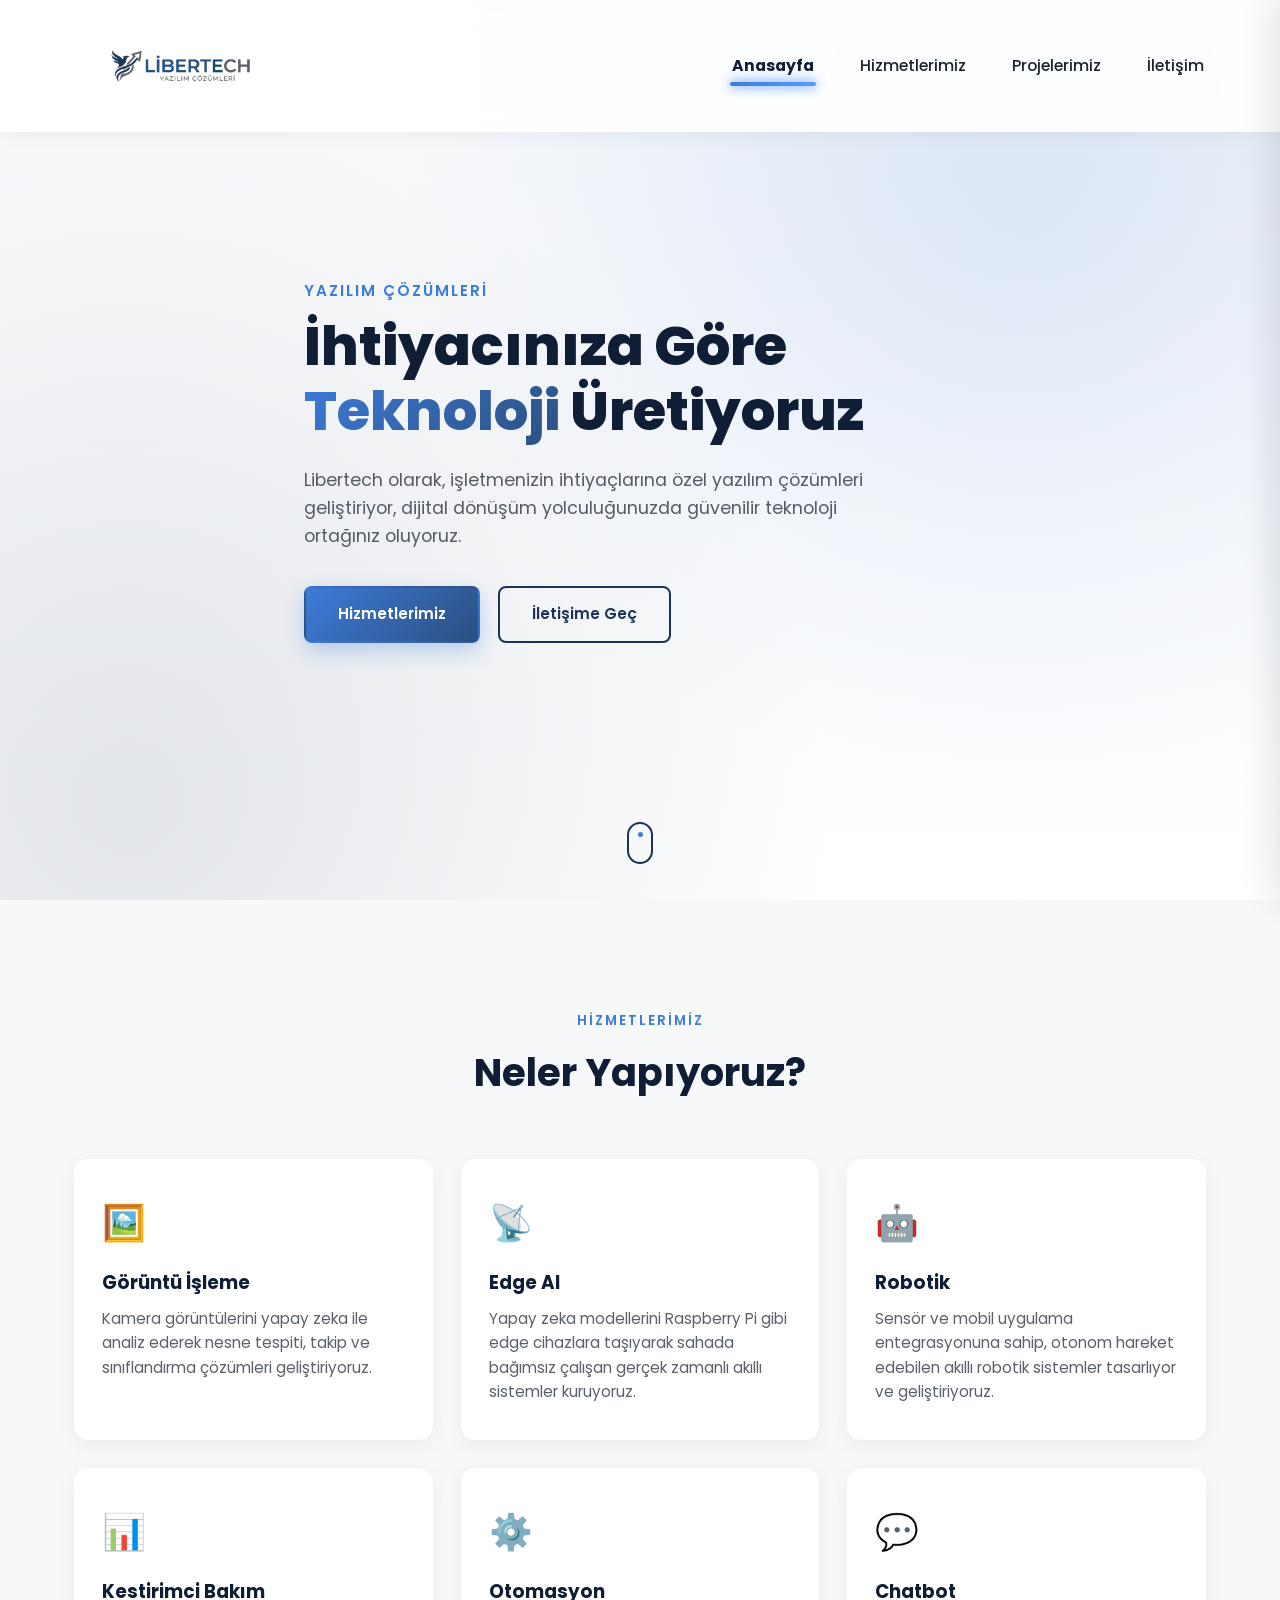
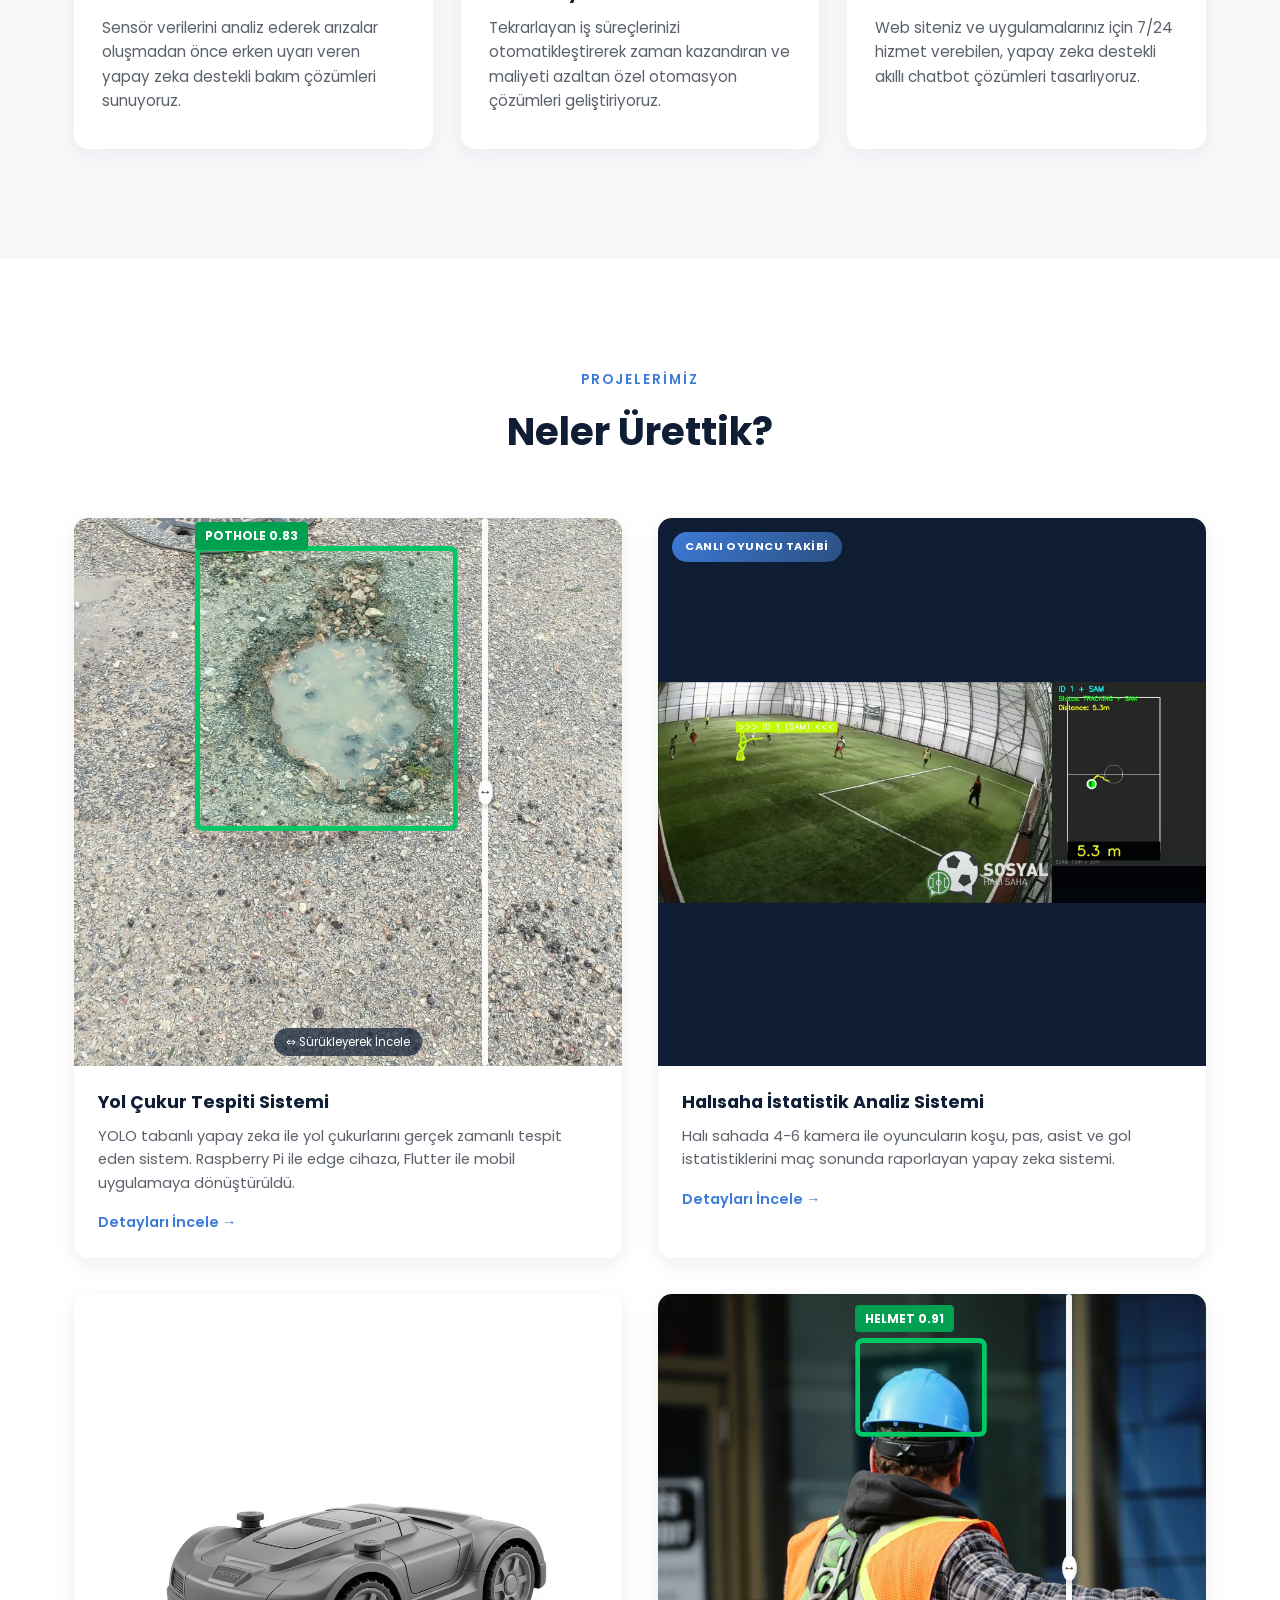
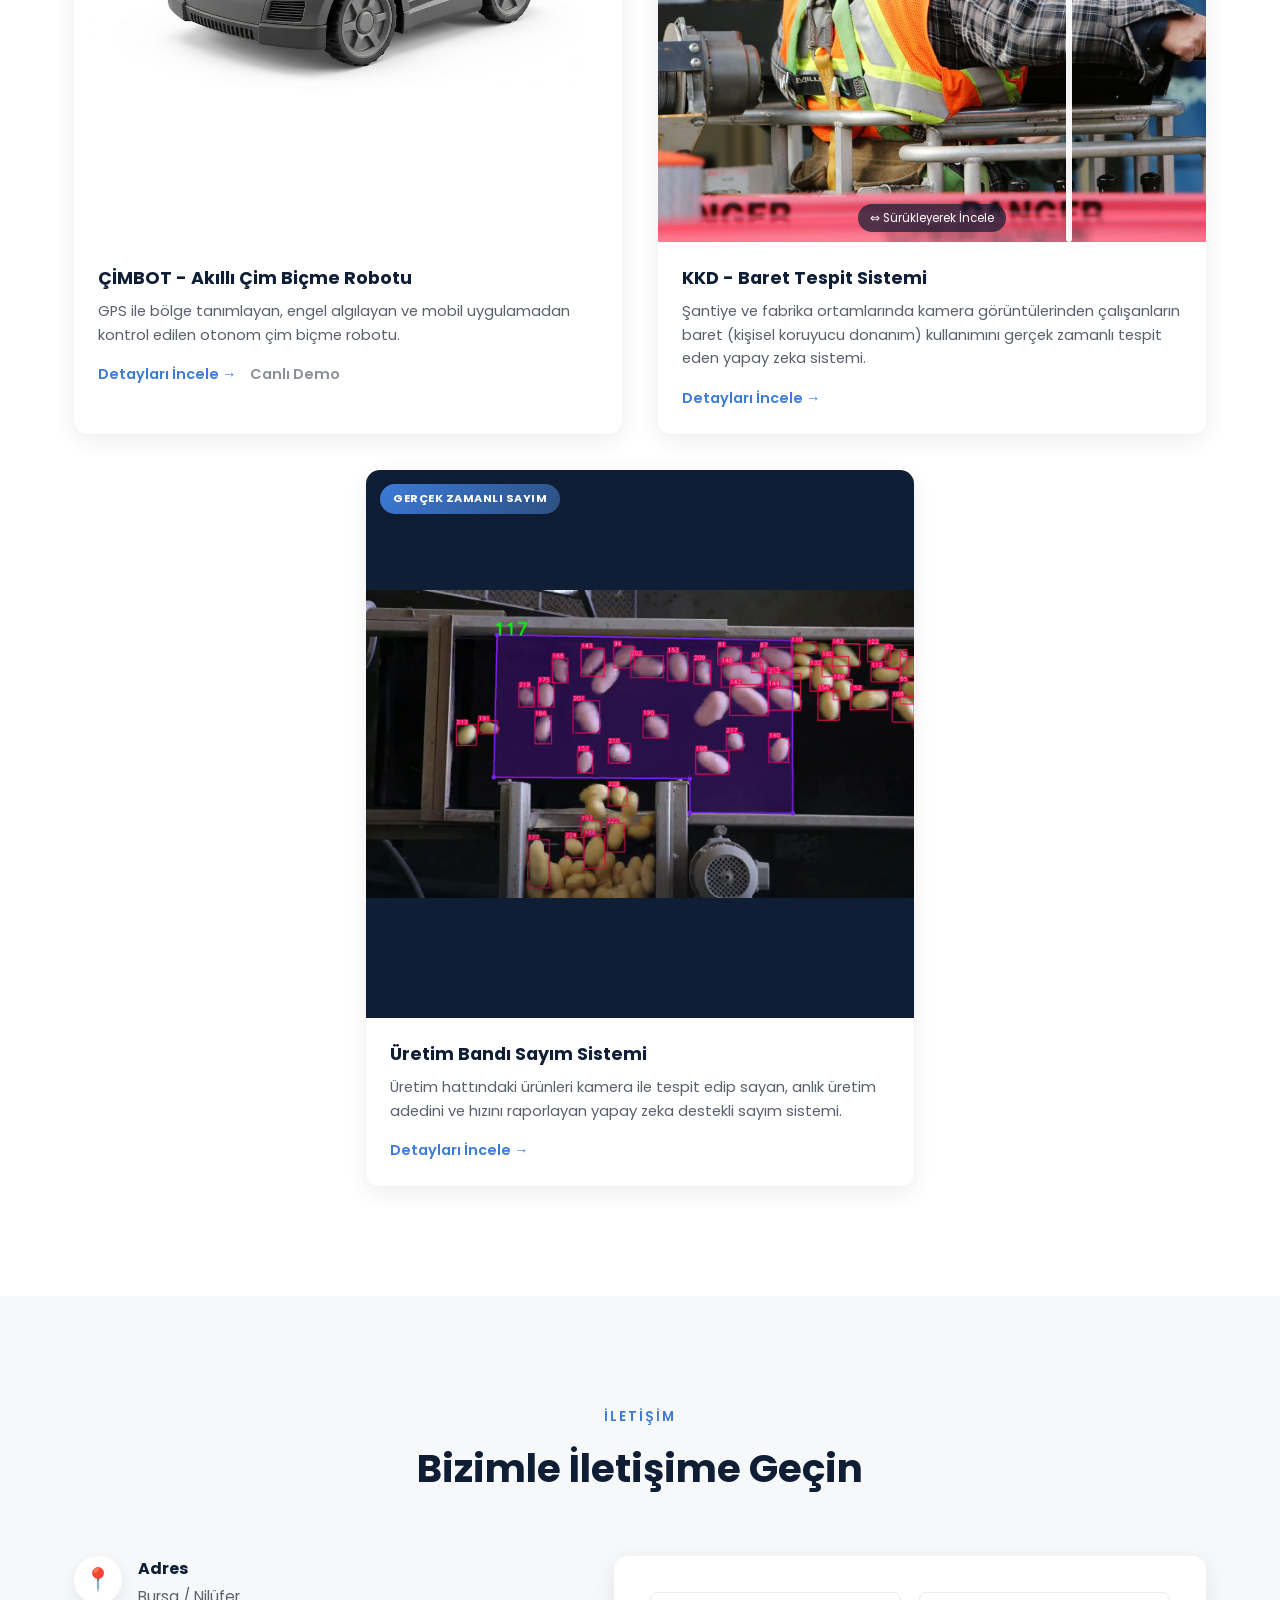
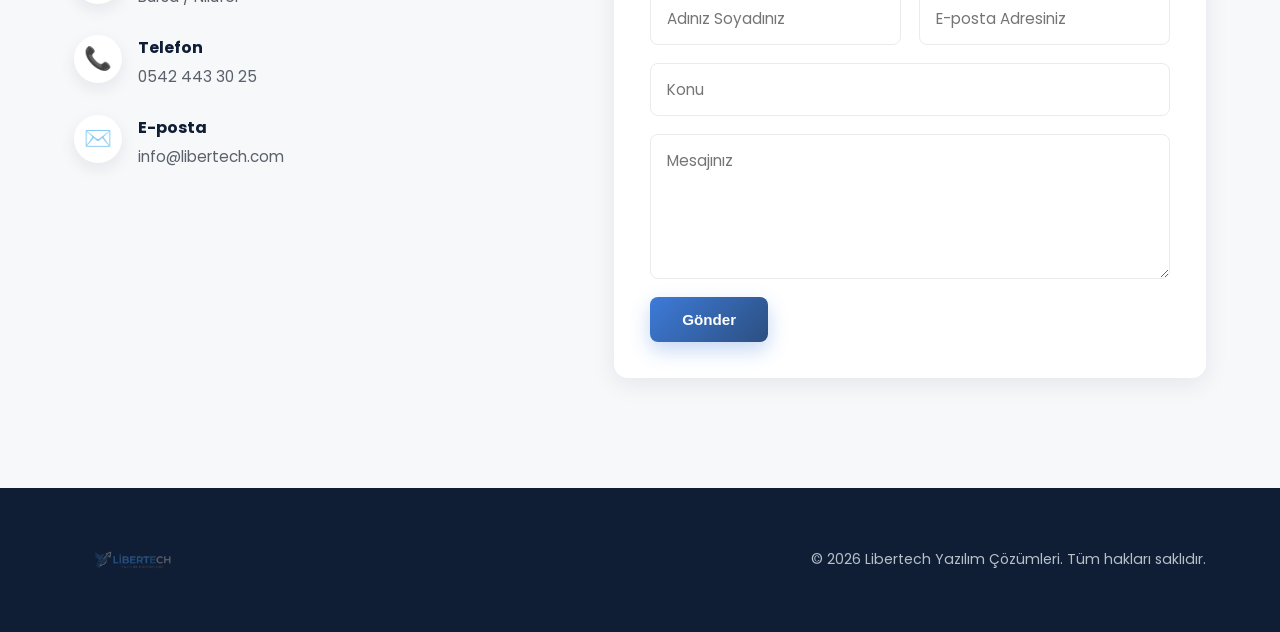
==== index.html @ 67abab9d "Libertech kurumsal web sitesi ilk sürüm Anasayfa, hizmetler, projeler (interaktif tespit demoları, v" ====
<!DOCTYPE html>
<html lang="tr">
<head>
<meta charset="UTF-8">
<meta name="viewport" content="width=device-width, initial-scale=1.0">
<title>Libertech | Yazılım Çözümleri</title>
<meta name="description" content="Libertech - Yenilikçi yazılım çözümleri ile işinizi geleceğe taşıyoruz.">
<link rel="icon" href="assets/logo.png" type="image/png">
<link rel="preconnect" href="https://fonts.googleapis.com">
<link rel="preconnect" href="https://fonts.gstatic.com" crossorigin>
<link href="https://fonts.googleapis.com/css2?family=Poppins:wght@400;500;600;700;800&display=swap" rel="stylesheet">
<link rel="stylesheet" href="css/style.css">
</head>
<body>

<!-- HEADER -->
<header class="site-header" id="site-header">
  <div class="header-inner">
    <a href="#anasayfa" class="logo-link">
      <img src="assets/logo.png" alt="Libertech Logo" class="logo-img">
    </a>

    <nav class="nav-desktop">
      <ul class="nav-list">
        <li><a href="#anasayfa" class="nav-link active" data-section="anasayfa">Anasayfa</a></li>
        <li><a href="#hizmetlerimiz" class="nav-link" data-section="hizmetlerimiz">Hizmetlerimiz</a></li>
        <li><a href="#projelerimiz" class="nav-link" data-section="projelerimiz">Projelerimiz</a></li>
        <li><a href="#iletisim" class="nav-link" data-section="iletisim">İletişim</a></li>
      </ul>
    </nav>

    <button class="menu-toggle" id="menu-toggle" aria-label="Menüyü Aç/Kapat">
      <span></span>
      <span></span>
      <span></span>
    </button>
  </div>

  <nav class="nav-mobile" id="nav-mobile">
    <ul class="nav-list-mobile">
      <li><a href="#anasayfa" class="nav-link-mobile" data-section="anasayfa">Anasayfa</a></li>
      <li><a href="#hizmetlerimiz" class="nav-link-mobile" data-section="hizmetlerimiz">Hizmetlerimiz</a></li>
      <li><a href="#projelerimiz" class="nav-link-mobile" data-section="projelerimiz">Projelerimiz</a></li>
      <li><a href="#iletisim" class="nav-link-mobile" data-section="iletisim">İletişim</a></li>
    </ul>
  </nav>
</header>

<main>

  <!-- ANASAYFA / HERO -->
  <section id="anasayfa" class="section hero">
    <div class="hero-bg"></div>
    <div class="container hero-content">
      <p class="eyebrow">Yazılım Çözümleri</p>
      <h1>İhtiyacınıza Göre <span class="text-accent">Teknoloji</span> Üretiyoruz</h1>
      <p class="hero-desc">
        Libertech olarak, işletmenizin ihtiyaçlarına özel yazılım çözümleri geliştiriyor,
        dijital dönüşüm yolculuğunuzda güvenilir teknoloji ortağınız oluyoruz.
      </p>
      <div class="hero-buttons">
        <a href="#hizmetlerimiz" class="btn btn-primary">Hizmetlerimiz</a>
        <a href="#iletisim" class="btn btn-outline">İletişime Geç</a>
      </div>
    </div>
    <a href="#hizmetlerimiz" class="scroll-down" aria-label="Aşağı kaydır">
      <span></span>
    </a>
  </section>

  <!-- HİZMETLERİMİZ -->
  <section id="hizmetlerimiz" class="section hizmetler">
    <div class="container">
      <div class="section-head">
        <p class="eyebrow">Hizmetlerimiz</p>
        <h2>Neler Yapıyoruz?</h2>
      </div>

      <div class="services-grid">
        <div class="service-card">
          <div class="service-icon">🖼️</div>
          <h3>Görüntü İşleme</h3>
          <p>Kamera görüntülerini yapay zeka ile analiz ederek nesne tespiti, takip ve sınıflandırma çözümleri geliştiriyoruz.</p>
        </div>
        <div class="service-card">
          <div class="service-icon">📡</div>
          <h3>Edge AI</h3>
          <p>Yapay zeka modellerini Raspberry Pi gibi edge cihazlara taşıyarak sahada bağımsız çalışan gerçek zamanlı akıllı sistemler kuruyoruz.</p>
        </div>
        <div class="service-card">
          <div class="service-icon">🤖</div>
          <h3>Robotik</h3>
          <p>Sensör ve mobil uygulama entegrasyonuna sahip, otonom hareket edebilen akıllı robotik sistemler tasarlıyor ve geliştiriyoruz.</p>
        </div>
        <div class="service-card">
          <div class="service-icon">📊</div>
          <h3>Kestirimci Bakım</h3>
          <p>Sensör verilerini analiz ederek arızalar oluşmadan önce erken uyarı veren yapay zeka destekli bakım çözümleri sunuyoruz.</p>
        </div>
        <div class="service-card">
          <div class="service-icon">⚙️</div>
          <h3>Otomasyon</h3>
          <p>Tekrarlayan iş süreçlerinizi otomatikleştirerek zaman kazandıran ve maliyeti azaltan özel otomasyon çözümleri geliştiriyoruz.</p>
        </div>
        <div class="service-card">
          <div class="service-icon">💬</div>
          <h3>Chatbot</h3>
          <p>Web siteniz ve uygulamalarınız için 7/24 hizmet verebilen, yapay zeka destekli akıllı chatbot çözümleri tasarlıyoruz.</p>
        </div>
      </div>
    </div>
  </section>

  <!-- PROJELERİMİZ -->
  <section id="projelerimiz" class="section projeler">
    <div class="container">
      <div class="section-head">
        <p class="eyebrow">Projelerimiz</p>
        <h2>Neler Ürettik?</h2>
      </div>

      <div class="projects-grid">

        <!-- PROJE 1: Yol Çukur Tespiti -->
        <div class="project-card">
          <div class="project-thumb compare-container">
            <img src="assets/projects/yol-cukur-demo.jpg" class="compare-image" alt="Yol Çukur Tespiti Demo">
            <div class="bbox"></div>
            <span class="bbox-label">POTHOLE 0.83</span>
            <div class="compare-slider" role="slider" aria-valuemin="0" aria-valuemax="100" aria-valuenow="75">
              <div class="compare-handle" aria-hidden="true"></div>
            </div>
            <span class="demo-hint">⇔ Sürükleyerek İncele</span>
          </div>
          <div class="project-info">
            <h3>Yol Çukur Tespiti Sistemi</h3>
            <p>YOLO tabanlı yapay zeka ile yol çukurlarını gerçek zamanlı tespit eden sistem. Raspberry Pi ile edge cihaza, Flutter ile mobil uygulamaya dönüştürüldü.</p>
            <div class="project-links">
              <a href="projeler/yol-cukur-tespiti.html" class="project-link">Detayları İncele →</a>
            </div>
          </div>
        </div>

        <!-- PROJE 2: Futbol Kuş Bakışı -->
        <div class="project-card">
          <a href="projeler/futbol-kus-bakisi.html" class="project-thumb-link">
            <div class="project-thumb video-thumb">
              <video class="video-thumb-video" autoplay muted loop playsinline preload="auto" poster="assets/projects/futbol-poster.jpg">
                <source src="assets/videos/futbol.mp4" type="video/mp4">
              </video>
              <div class="video-thumb-overlay"></div>
              <span class="video-badge">Canlı Oyuncu Takibi</span>
            </div>
          </a>
          <div class="project-info">
            <h3>Halısaha İstatistik Analiz Sistemi</h3>
            <p>Halı sahada 4-6 kamera ile oyuncuların koşu, pas, asist ve gol istatistiklerini maç sonunda raporlayan yapay zeka sistemi.</p>
            <div class="project-links">
              <a href="projeler/futbol-kus-bakisi.html" class="project-link">Detayları İncele →</a>
            </div>
          </div>
        </div>

        <!-- PROJE 3: ÇİMBOT -->
        <div class="project-card">
          <a href="projeler/cimbot.html" class="project-thumb-link">
            <div class="project-thumb product-thumb">
              <img src="assets/projects/cimbot-product.jpg" class="product-thumb-img" alt="ÇİMBOT Akıllı Çim Biçme Robotu">
            </div>
          </a>
          <div class="project-info">
            <h3>ÇİMBOT - Akıllı Çim Biçme Robotu</h3>
            <p>GPS ile bölge tanımlayan, engel algılayan ve mobil uygulamadan kontrol edilen otonom çim biçme robotu.</p>
            <div class="project-links">
              <a href="projeler/cimbot.html" class="project-link">Detayları İncele →</a>
              <a href="https://halilalpak.github.io/cimbot/" target="_blank" rel="noopener" class="project-link project-link-secondary">Canlı Demo</a>
            </div>
          </div>
        </div>

        <!-- PROJE 4: KKD / Baret Tespiti -->
        <div class="project-card">
          <div class="project-thumb compare-container">
            <img src="assets/projects/baret-tespit-demo.jpg" class="compare-image" style="object-position: 45% center;" alt="Baret Tespiti Demo">
            <div class="bbox bbox-helmet"></div>
            <span class="bbox-label">HELMET 0.91</span>
            <div class="compare-slider" role="slider" aria-valuemin="0" aria-valuemax="100" aria-valuenow="75">
              <div class="compare-handle" aria-hidden="true"></div>
            </div>
            <span class="demo-hint">⇔ Sürükleyerek İncele</span>
          </div>
          <div class="project-info">
            <h3>KKD - Baret Tespit Sistemi</h3>
            <p>Şantiye ve fabrika ortamlarında kamera görüntülerinden çalışanların baret (kişisel koruyucu donanım) kullanımını gerçek zamanlı tespit eden yapay zeka sistemi.</p>
            <div class="project-links">
              <a href="projeler/baret-tespiti.html" class="project-link">Detayları İncele →</a>
            </div>
          </div>
        </div>

        <!-- PROJE 5: Üretim Bandı Sayımı -->
        <div class="project-card">
          <a href="projeler/uretim-bandi-sayimi.html" class="project-thumb-link">
            <div class="project-thumb video-thumb">
              <video class="video-thumb-video" autoplay muted loop playsinline preload="auto" poster="assets/projects/uretim-bandi-poster.jpg">
                <source src="assets/videos/uretim-bandi-sayimi.mp4" type="video/mp4">
              </video>
              <div class="video-thumb-overlay"></div>
              <span class="video-badge">Gerçek Zamanlı Sayım</span>
            </div>
          </a>
          <div class="project-info">
            <h3>Üretim Bandı Sayım Sistemi</h3>
            <p>Üretim hattındaki ürünleri kamera ile tespit edip sayan, anlık üretim adedini ve hızını raporlayan yapay zeka destekli sayım sistemi.</p>
            <div class="project-links">
              <a href="projeler/uretim-bandi-sayimi.html" class="project-link">Detayları İncele →</a>
            </div>
          </div>
        </div>

      </div>
    </div>
  </section>

  <!-- İLETİŞİM -->
  <section id="iletisim" class="section iletisim">
    <div class="container">
      <div class="section-head">
        <p class="eyebrow">İletişim</p>
        <h2>Bizimle İletişime Geçin</h2>
      </div>

      <div class="contact-grid">
        <div class="contact-info">
          <div class="contact-item">
            <span class="contact-icon">📍</span>
            <div>
              <h4>Adres</h4>
              <p>Bursa / Nilüfer</p>
            </div>
          </div>
          <div class="contact-item">
            <span class="contact-icon">📞</span>
            <div>
              <h4>Telefon</h4>
              <p>0542 443 30 25</p>
            </div>
          </div>
          <div class="contact-item">
            <span class="contact-icon">✉️</span>
            <div>
              <h4>E-posta</h4>
              <p>info@libertech.com</p>
            </div>
          </div>
        </div>

        <form class="contact-form">
          <div class="form-row">
            <input type="text" placeholder="Adınız Soyadınız" required>
            <input type="email" placeholder="E-posta Adresiniz" required>
          </div>
          <input type="text" placeholder="Konu" required>
          <textarea rows="5" placeholder="Mesajınız" required></textarea>
          <button type="submit" class="btn btn-primary">Gönder</button>
        </form>
      </div>
    </div>
  </section>

</main>

<footer class="site-footer">
  <div class="container footer-inner">
    <img src="assets/logo.png" alt="Libertech Logo" class="footer-logo">
    <p>&copy; <span id="year"></span> Libertech Yazılım Çözümleri. Tüm hakları saklıdır.</p>
  </div>
</footer>

<script src="js/script.js"></script>
</body>
</html>
---- css/style.css ----
/* ===== Variables ===== */
:root {
  --navy-dark: #0f1e35;
  --navy: #1b3358;
  --navy-light: #2c4f80;
  --accent: #3d7bd9;
  --accent-glow: #5b9bff;
  --gray: #8a8f98;
  --gray-light: #e9ebee;
  --white: #ffffff;
  --off-white: #f7f8fa;
  --text-dark: #1c2430;
  --header-height: 132px;
  --transition: 0.3s ease;
}

* { margin: 0; padding: 0; box-sizing: border-box; }

html { scroll-behavior: smooth; }

body {
  font-family: 'Poppins', sans-serif;
  color: var(--text-dark);
  background: var(--white);
  line-height: 1.6;
  overflow-x: hidden;
}

.container {
  max-width: 1180px;
  margin: 0 auto;
  padding: 0 24px;
}

img { max-width: 100%; display: block; }

a { text-decoration: none; color: inherit; }

ul { list-style: none; }

.section { padding: 110px 0; position: relative; }

.section-head { text-align: center; margin-bottom: 56px; }

.eyebrow {
  color: var(--accent);
  font-weight: 600;
  letter-spacing: 2px;
  text-transform: uppercase;
  font-size: 0.85rem;
  margin-bottom: 10px;
}

.section-head h2 {
  font-size: 2.4rem;
  font-weight: 700;
  color: var(--navy-dark);
}

/* ===== Buttons ===== */
.btn {
  display: inline-block;
  padding: 14px 32px;
  border-radius: 8px;
  font-weight: 600;
  font-size: 0.95rem;
  transition: all var(--transition);
  cursor: pointer;
  border: 2px solid transparent;
}

.btn-primary {
  background: linear-gradient(135deg, var(--accent), var(--navy-light));
  color: var(--white);
  box-shadow: 0 8px 20px rgba(61, 123, 217, 0.3);
}

.btn-primary:hover {
  transform: translateY(-3px);
  box-shadow: 0 12px 28px rgba(61, 123, 217, 0.45);
}

.btn-outline {
  border-color: var(--navy);
  color: var(--navy);
}

.btn-outline:hover {
  background: var(--navy);
  color: var(--white);
  transform: translateY(-3px);
}

/* ===== Header ===== */
.site-header {
  position: fixed;
  top: 0;
  left: 0;
  width: 100%;
  height: var(--header-height);
  background: rgba(255, 255, 255, 0.9);
  backdrop-filter: blur(10px);
  z-index: 1000;
  box-shadow: 0 2px 20px rgba(15, 30, 53, 0.06);
  transition: background var(--transition), box-shadow var(--transition);
}

.site-header.scrolled {
  box-shadow: 0 4px 26px rgba(15, 30, 53, 0.12);
}

.header-inner {
  max-width: 1180px;
  margin: 0 auto;
  padding: 0 24px;
  height: 100%;
  display: flex;
  align-items: center;
  justify-content: space-between;
}

.logo-link { display: flex; align-items: center; }

.logo-img { height: 116px; width: auto; object-fit: contain; }

.nav-list {
  display: flex;
  gap: 42px;
}

.nav-link {
  position: relative;
  font-weight: 500;
  font-size: 0.98rem;
  color: var(--text-dark);
  padding: 10px 2px;
  transition: color var(--transition);
}

.nav-link::after {
  content: "";
  position: absolute;
  left: 0;
  bottom: 0;
  width: 100%;
  height: 2px;
  background: var(--gray-light);
  border-radius: 2px;
  transform: scaleX(0.4);
  opacity: 0;
  transition: all var(--transition);
}

.nav-link:hover {
  color: var(--accent);
}

.nav-link:hover::after {
  opacity: 1;
  transform: scaleX(1);
  background: var(--accent-glow);
}

.nav-link.active {
  color: var(--navy-dark);
  font-weight: 700;
}

.nav-link.active::after {
  opacity: 1;
  transform: scaleX(1);
  height: 4px;
  background: linear-gradient(90deg, var(--accent), var(--accent-glow));
  box-shadow: 0 0 12px 1px var(--accent-glow);
}

/* Mobile menu toggle */
.menu-toggle {
  display: none;
  flex-direction: column;
  justify-content: center;
  gap: 5px;
  width: 32px;
  height: 32px;
  background: none;
  border: none;
  cursor: pointer;
  z-index: 1100;
}

.menu-toggle span {
  display: block;
  height: 2.5px;
  width: 100%;
  background: var(--navy-dark);
  border-radius: 2px;
  transition: all var(--transition);
}

.menu-toggle.open span:nth-child(1) { transform: translateY(7.5px) rotate(45deg); }
.menu-toggle.open span:nth-child(2) { opacity: 0; }
.menu-toggle.open span:nth-child(3) { transform: translateY(-7.5px) rotate(-45deg); }

.nav-mobile {
  position: fixed;
  top: 0;
  right: 0;
  height: 100vh;
  width: 280px;
  background: var(--white);
  box-shadow: -8px 0 30px rgba(15, 30, 53, 0.12);
  transform: translateX(100%);
  transition: transform var(--transition);
  z-index: 1050;
  padding: 150px 32px;
}

.nav-mobile.open { transform: translateX(0); }

.nav-list-mobile { display: flex; flex-direction: column; gap: 28px; }

.nav-link-mobile {
  font-size: 1.1rem;
  font-weight: 500;
  color: var(--text-dark);
  position: relative;
  padding-bottom: 6px;
  display: inline-block;
}

.nav-link-mobile::after {
  content: "";
  position: absolute;
  left: 0;
  bottom: 0;
  width: 0;
  height: 3px;
  background: linear-gradient(90deg, var(--accent), var(--accent-glow));
  border-radius: 2px;
  transition: width var(--transition);
}

.nav-link-mobile.active {
  color: var(--navy-dark);
  font-weight: 700;
}

.nav-link-mobile.active::after {
  width: 100%;
  height: 4px;
  box-shadow: 0 0 12px 1px var(--accent-glow);
}

/* ===== Hero ===== */
.hero {
  min-height: 100vh;
  display: flex;
  align-items: center;
  padding-top: var(--header-height);
  position: relative;
  overflow: hidden;
}

.hero-bg {
  position: absolute;
  inset: 0;
  background:
    radial-gradient(circle at 80% 20%, rgba(61, 123, 217, 0.15), transparent 50%),
    radial-gradient(circle at 10% 90%, rgba(27, 51, 88, 0.12), transparent 50%),
    linear-gradient(180deg, var(--off-white), var(--white));
  z-index: -1;
}

.hero-content { max-width: 720px; }

.hero .eyebrow { font-size: 0.95rem; }

.hero h1 {
  font-size: 3.4rem;
  font-weight: 800;
  color: var(--navy-dark);
  line-height: 1.2;
  margin-bottom: 22px;
}

.text-accent {
  background: linear-gradient(135deg, var(--accent), var(--navy-light));
  -webkit-background-clip: text;
  background-clip: text;
  color: transparent;
}

.hero-desc {
  font-size: 1.1rem;
  color: #555c66;
  margin-bottom: 36px;
  max-width: 600px;
}

.hero-buttons { display: flex; gap: 18px; flex-wrap: wrap; }

.scroll-down {
  position: absolute;
  bottom: 36px;
  left: 50%;
  transform: translateX(-50%);
  width: 26px;
  height: 42px;
  border: 2px solid var(--navy);
  border-radius: 14px;
  display: flex;
  justify-content: center;
  padding-top: 8px;
}

.scroll-down span {
  width: 5px;
  height: 5px;
  background: var(--accent);
  border-radius: 50%;
  animation: scrollDown 1.6s infinite;
}

@keyframes scrollDown {
  0% { opacity: 1; transform: translateY(0); }
  100% { opacity: 0; transform: translateY(14px); }
}

/* ===== Hizmetler ===== */
.hizmetler { background: var(--off-white); }

.services-grid {
  display: grid;
  grid-template-columns: repeat(3, 1fr);
  gap: 28px;
}

.service-card {
  background: var(--white);
  border-radius: 14px;
  padding: 36px 28px;
  box-shadow: 0 6px 20px rgba(15, 30, 53, 0.06);
  transition: transform var(--transition), box-shadow var(--transition);
}

.service-card:hover {
  transform: translateY(-6px);
  box-shadow: 0 16px 32px rgba(15, 30, 53, 0.12);
}

.service-icon { font-size: 2.2rem; margin-bottom: 16px; }

.service-card h3 {
  color: var(--navy-dark);
  font-size: 1.15rem;
  margin-bottom: 10px;
}

.service-card p { color: #5a616b; font-size: 0.95rem; }

/* ===== Projeler ===== */
.projeler { background: var(--white); }

.projects-grid {
  display: grid;
  grid-template-columns: repeat(2, 1fr);
  gap: 36px;
}

.projects-grid .project-card:last-child:nth-child(odd) {
  grid-column: 1 / -1;
  max-width: calc(50% - 18px);
  margin: 0 auto;
}

.project-card {
  border-radius: 14px;
  overflow: hidden;
  box-shadow: 0 6px 20px rgba(15, 30, 53, 0.08);
  transition: transform var(--transition), box-shadow var(--transition);
}

.project-card:hover {
  transform: translateY(-6px);
  box-shadow: 0 16px 34px rgba(15, 30, 53, 0.14);
}

.project-thumb-link { display: block; }

.project-thumb {
  position: relative;
  overflow: hidden;
  aspect-ratio: 1 / 1;
  display: flex;
  align-items: center;
  justify-content: center;
  background: linear-gradient(135deg, var(--navy), var(--accent));
}

.project-thumb.ph-2 { background: linear-gradient(135deg, var(--navy-dark), var(--navy-light)); }
.project-thumb.ph-3 { background: linear-gradient(135deg, var(--accent), var(--gray)); }

.project-thumb-icon {
  font-size: 5.5rem;
  filter: drop-shadow(0 8px 16px rgba(0, 0, 0, 0.25));
}

/* ===== Product Thumbnails ===== */
.project-thumb.product-thumb { background: #ffffff; }

.product-thumb-img {
  width: 100%;
  height: 100%;
  object-fit: contain;
  padding: 16px;
  box-sizing: border-box;
  transition: transform 0.4s ease;
}

.project-thumb-link:hover .product-thumb-img { transform: scale(1.06); }

/* ===== Video Thumbnails ===== */
.project-thumb.video-thumb { background: var(--navy-dark); }

.video-thumb-img,
.video-thumb-video {
  width: 100%;
  height: 100%;
  object-fit: contain;
  transition: transform 0.4s ease;
}

.project-thumb-link:hover .video-thumb-img,
.project-thumb-link:hover .video-thumb-video { transform: scale(1.05); }

.play-icon {
  position: absolute;
  top: 50%;
  left: 50%;
  transform: translate(-50%, -50%);
  width: 64px;
  height: 64px;
  background: rgba(255, 255, 255, 0.95);
  border-radius: 50%;
  display: flex;
  align-items: center;
  justify-content: center;
  box-shadow: 0 10px 28px rgba(0, 0, 0, 0.35);
  transition: transform var(--transition), background var(--transition);
}

.play-icon::after {
  content: "";
  border-style: solid;
  border-width: 11px 0 11px 18px;
  border-color: transparent transparent transparent var(--accent);
  margin-left: 4px;
}

.project-thumb-link:hover .play-icon {
  transform: translate(-50%, -50%) scale(1.12);
  background: #fff;
}

.video-thumb-overlay {
  position: absolute;
  inset: 0;
  background: linear-gradient(180deg, rgba(15, 30, 53, 0) 55%, rgba(15, 30, 53, 0.55) 100%);
  pointer-events: none;
}

.video-badge {
  position: absolute;
  top: 14px;
  left: 14px;
  z-index: 10;
  background: linear-gradient(135deg, var(--accent), var(--navy-light));
  color: #fff;
  font-weight: 700;
  font-size: 0.7rem;
  letter-spacing: 0.5px;
  text-transform: uppercase;
  padding: 6px 13px;
  border-radius: 20px;
  box-shadow: 0 6px 16px rgba(15, 30, 53, 0.3);
  pointer-events: none;
}

.video-embed {
  width: 100%;
  border-radius: 14px;
  box-shadow: 0 16px 40px rgba(15, 30, 53, 0.16);
  display: block;
  background: #000;
}

.project-info { padding: 22px 24px; background: var(--white); }

.project-info h3 { color: var(--navy-dark); margin-bottom: 8px; font-size: 1.1rem; }

.project-info p { color: #5a616b; font-size: 0.92rem; margin-bottom: 16px; }

.project-links { display: flex; gap: 14px; }

.project-link {
  font-weight: 600;
  font-size: 0.9rem;
  color: var(--accent);
  position: relative;
  padding-bottom: 2px;
}

.project-link::after {
  content: "";
  position: absolute;
  left: 0;
  bottom: 0;
  width: 0;
  height: 2px;
  background: var(--accent-glow);
  transition: width var(--transition);
}

.project-link:hover::after { width: 100%; }

.project-link-secondary { color: var(--gray); }
.project-link-secondary::after { background: var(--gray); }

/* ===== Interactive Compare Demo (Yol Çukur Tespiti) ===== */
.compare-container { background: none; cursor: default; }

.compare-image {
  width: 100%;
  height: 100%;
  object-fit: cover;
  object-position: center 65%;
  user-select: none;
  pointer-events: none;
}

.bbox {
  position: absolute;
  top: 5%;
  left: 22%;
  width: 48%;
  height: 52%;
  border: 5px solid rgba(0, 200, 100, 1);
  background: rgba(0, 200, 100, 0.08);
  border-radius: 8px;
  box-shadow: 0 12px 30px rgba(0, 0, 0, 0.3);
  pointer-events: none;
  z-index: 70;
  opacity: 0;
}

.bbox-helmet {
  top: 8%;
  left: 36%;
  width: 24%;
  height: 18%;
}

.bbox-label {
  position: absolute;
  top: 0;
  left: 0;
  background: rgba(0, 160, 80, 1);
  color: #fff;
  padding: 4px 10px;
  font-weight: 700;
  font-size: 12px;
  border-radius: 4px;
  white-space: nowrap;
  z-index: 95;
  pointer-events: none;
}

.compare-slider {
  position: absolute;
  top: 0;
  bottom: 0;
  left: 75%;
  width: 6px;
  background: rgba(255, 255, 255, 0.95);
  transform: translateX(-50%);
  cursor: ew-resize;
  z-index: 42;
  display: flex;
  align-items: center;
  justify-content: center;
  border-radius: 8px;
  touch-action: none;
}

.compare-handle {
  width: 26px;
  height: 26px;
  background: rgba(255, 255, 255, 0.98);
  border-radius: 50%;
  display: flex;
  align-items: center;
  justify-content: center;
  box-shadow: 0 2px 6px rgba(0, 0, 0, 0.2);
  border: 1px solid rgba(0, 0, 0, 0.08);
}

.compare-handle::after {
  content: "\2194";
  color: #222;
  font-size: 13px;
}

.demo-hint {
  position: absolute;
  bottom: 10px;
  left: 50%;
  transform: translateX(-50%);
  background: rgba(15, 30, 53, 0.7);
  color: #fff;
  font-size: 0.72rem;
  padding: 5px 12px;
  border-radius: 20px;
  z-index: 96;
  pointer-events: none;
  white-space: nowrap;
}

/* ===== İletişim ===== */
.iletisim { background: var(--off-white); }

.contact-grid {
  display: grid;
  grid-template-columns: 0.9fr 1.1fr;
  gap: 56px;
}

.contact-info { display: flex; flex-direction: column; gap: 26px; }

.contact-item { display: flex; gap: 16px; align-items: flex-start; }

.contact-icon {
  font-size: 1.4rem;
  background: var(--white);
  width: 48px;
  height: 48px;
  border-radius: 50%;
  display: flex;
  align-items: center;
  justify-content: center;
  box-shadow: 0 6px 16px rgba(15, 30, 53, 0.08);
  flex-shrink: 0;
}

.contact-item h4 { color: var(--navy-dark); font-size: 1rem; margin-bottom: 4px; }
.contact-item p { color: #5a616b; font-size: 0.95rem; }

.contact-form {
  background: var(--white);
  padding: 36px;
  border-radius: 14px;
  box-shadow: 0 6px 24px rgba(15, 30, 53, 0.08);
  display: flex;
  flex-direction: column;
  gap: 18px;
}

.form-row { display: grid; grid-template-columns: 1fr 1fr; gap: 18px; }

.contact-form input,
.contact-form textarea {
  width: 100%;
  padding: 14px 16px;
  border: 1.5px solid var(--gray-light);
  border-radius: 8px;
  font-family: inherit;
  font-size: 0.95rem;
  transition: border-color var(--transition);
  resize: vertical;
}

.contact-form input:focus,
.contact-form textarea:focus {
  outline: none;
  border-color: var(--accent);
}

.contact-form .btn { align-self: flex-start; border: none; }

/* ===== Project Detail Pages ===== */
.detail-hero {
  padding: calc(var(--header-height) + 56px) 0 64px;
  background:
    radial-gradient(circle at 85% 15%, rgba(61, 123, 217, 0.14), transparent 50%),
    linear-gradient(180deg, var(--off-white), var(--white));
}

.back-link {
  display: inline-flex;
  align-items: center;
  gap: 8px;
  color: var(--accent);
  font-weight: 600;
  font-size: 0.92rem;
  margin-bottom: 24px;
  transition: gap var(--transition);
}

.back-link:hover { gap: 12px; }

.detail-hero .eyebrow { margin-bottom: 6px; }

.detail-hero h1 {
  font-size: 2.6rem;
  font-weight: 800;
  color: var(--navy-dark);
  margin-bottom: 18px;
  max-width: 800px;
}

.detail-tagline {
  font-size: 1.15rem;
  color: #4c535d;
  max-width: 700px;
  margin-bottom: 28px;
}

.tech-badges { display: flex; flex-wrap: wrap; gap: 10px; margin-bottom: 8px; }

.tech-badge {
  background: var(--white);
  border: 1.5px solid var(--gray-light);
  color: var(--navy);
  font-size: 0.85rem;
  font-weight: 600;
  padding: 7px 16px;
  border-radius: 20px;
  box-shadow: 0 4px 10px rgba(15, 30, 53, 0.05);
}

.detail-section { padding: 64px 0; }
.detail-section:nth-of-type(even) { background: var(--off-white); }

.detail-section h2 {
  font-size: 1.8rem;
  font-weight: 700;
  color: var(--navy-dark);
  margin-bottom: 24px;
}

.detail-body {
  display: grid;
  grid-template-columns: 1.1fr 0.9fr;
  gap: 50px;
  align-items: start;
}

.detail-text p {
  color: #4c535d;
  font-size: 1.02rem;
  margin-bottom: 18px;
}

.demo-showcase {
  position: sticky;
  top: calc(var(--header-height) + 24px);
}

.demo-showcase .compare-container {
  aspect-ratio: 1 / 1;
  border-radius: 14px;
  box-shadow: 0 16px 40px rgba(15, 30, 53, 0.16);
}

.demo-caption {
  text-align: center;
  color: var(--gray);
  font-size: 0.88rem;
  margin-top: 14px;
}

.feature-list {
  display: grid;
  grid-template-columns: repeat(2, 1fr);
  gap: 16px;
}

.feature-list li {
  display: flex;
  align-items: flex-start;
  gap: 12px;
  background: var(--white);
  padding: 16px 18px;
  border-radius: 10px;
  box-shadow: 0 4px 14px rgba(15, 30, 53, 0.06);
  color: #3d434d;
  font-size: 0.95rem;
  font-weight: 500;
}

.feature-list .check {
  color: var(--accent);
  font-weight: 800;
  flex-shrink: 0;
}

.media-placeholder-grid {
  display: grid;
  grid-template-columns: repeat(3, 1fr);
  gap: 24px;
}

.media-placeholder {
  aspect-ratio: 4 / 3;
  background: var(--white);
  border: 2px dashed var(--gray-light);
  border-radius: 12px;
  display: flex;
  flex-direction: column;
  align-items: center;
  justify-content: center;
  gap: 8px;
  color: var(--gray);
}

.media-placeholder .icon { font-size: 1.8rem; }
.media-placeholder span.label { font-size: 0.85rem; font-weight: 600; }

.detail-cta {
  display: flex;
  gap: 18px;
  flex-wrap: wrap;
  padding: 60px 0 90px;
}

.detail-cta-center { justify-content: center; }

/* ===== Footer ===== */
.site-footer {
  background: var(--navy-dark);
  padding: 40px 0;
}

.footer-inner {
  display: flex;
  align-items: center;
  justify-content: space-between;
  flex-wrap: wrap;
  gap: 16px;
}

.footer-logo {
  height: 64px;
}

.footer-inner p { color: #b7bfc9; font-size: 0.88rem; }

/* ===== Responsive ===== */
@media (max-width: 960px) {
  .services-grid { grid-template-columns: repeat(2, 1fr); }
  .projects-grid { grid-template-columns: repeat(2, 1fr); }
  .contact-grid { grid-template-columns: 1fr; }
  .detail-body { grid-template-columns: 1fr; }
  .demo-showcase { position: static; max-width: 380px; margin: 0 auto; }
  .media-placeholder-grid { grid-template-columns: repeat(2, 1fr); }
}

@media (max-width: 768px) {
  .nav-desktop { display: none; }
  .menu-toggle { display: flex; }
  .hero h1 { font-size: 2.5rem; }
  .section { padding: 80px 0; }
  .section-head h2 { font-size: 1.9rem; }
  .services-grid { grid-template-columns: 1fr; }
  .projects-grid { grid-template-columns: 1fr; }
  .form-row { grid-template-columns: 1fr; }
  .footer-inner { flex-direction: column; text-align: center; }
  .detail-hero h1 { font-size: 2rem; }
  .feature-list { grid-template-columns: 1fr; }
  .media-placeholder-grid { grid-template-columns: 1fr; }
}
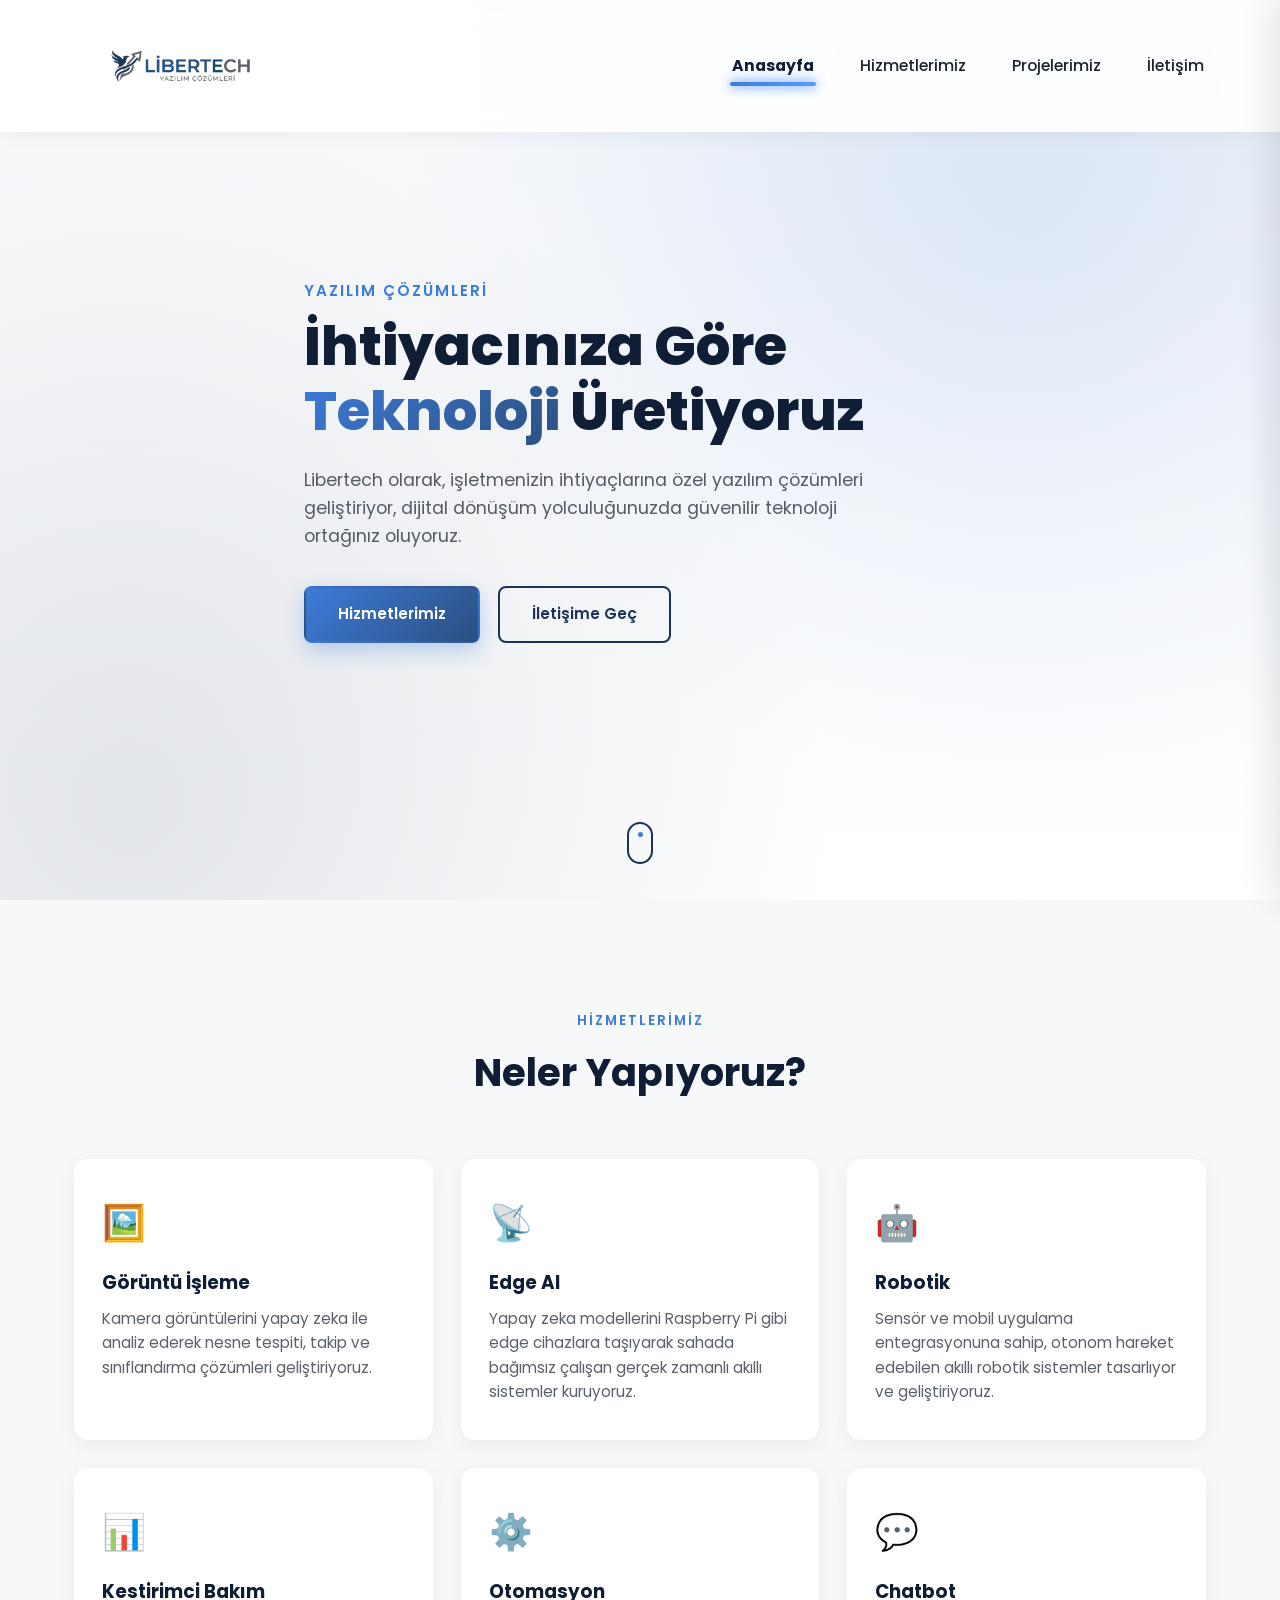
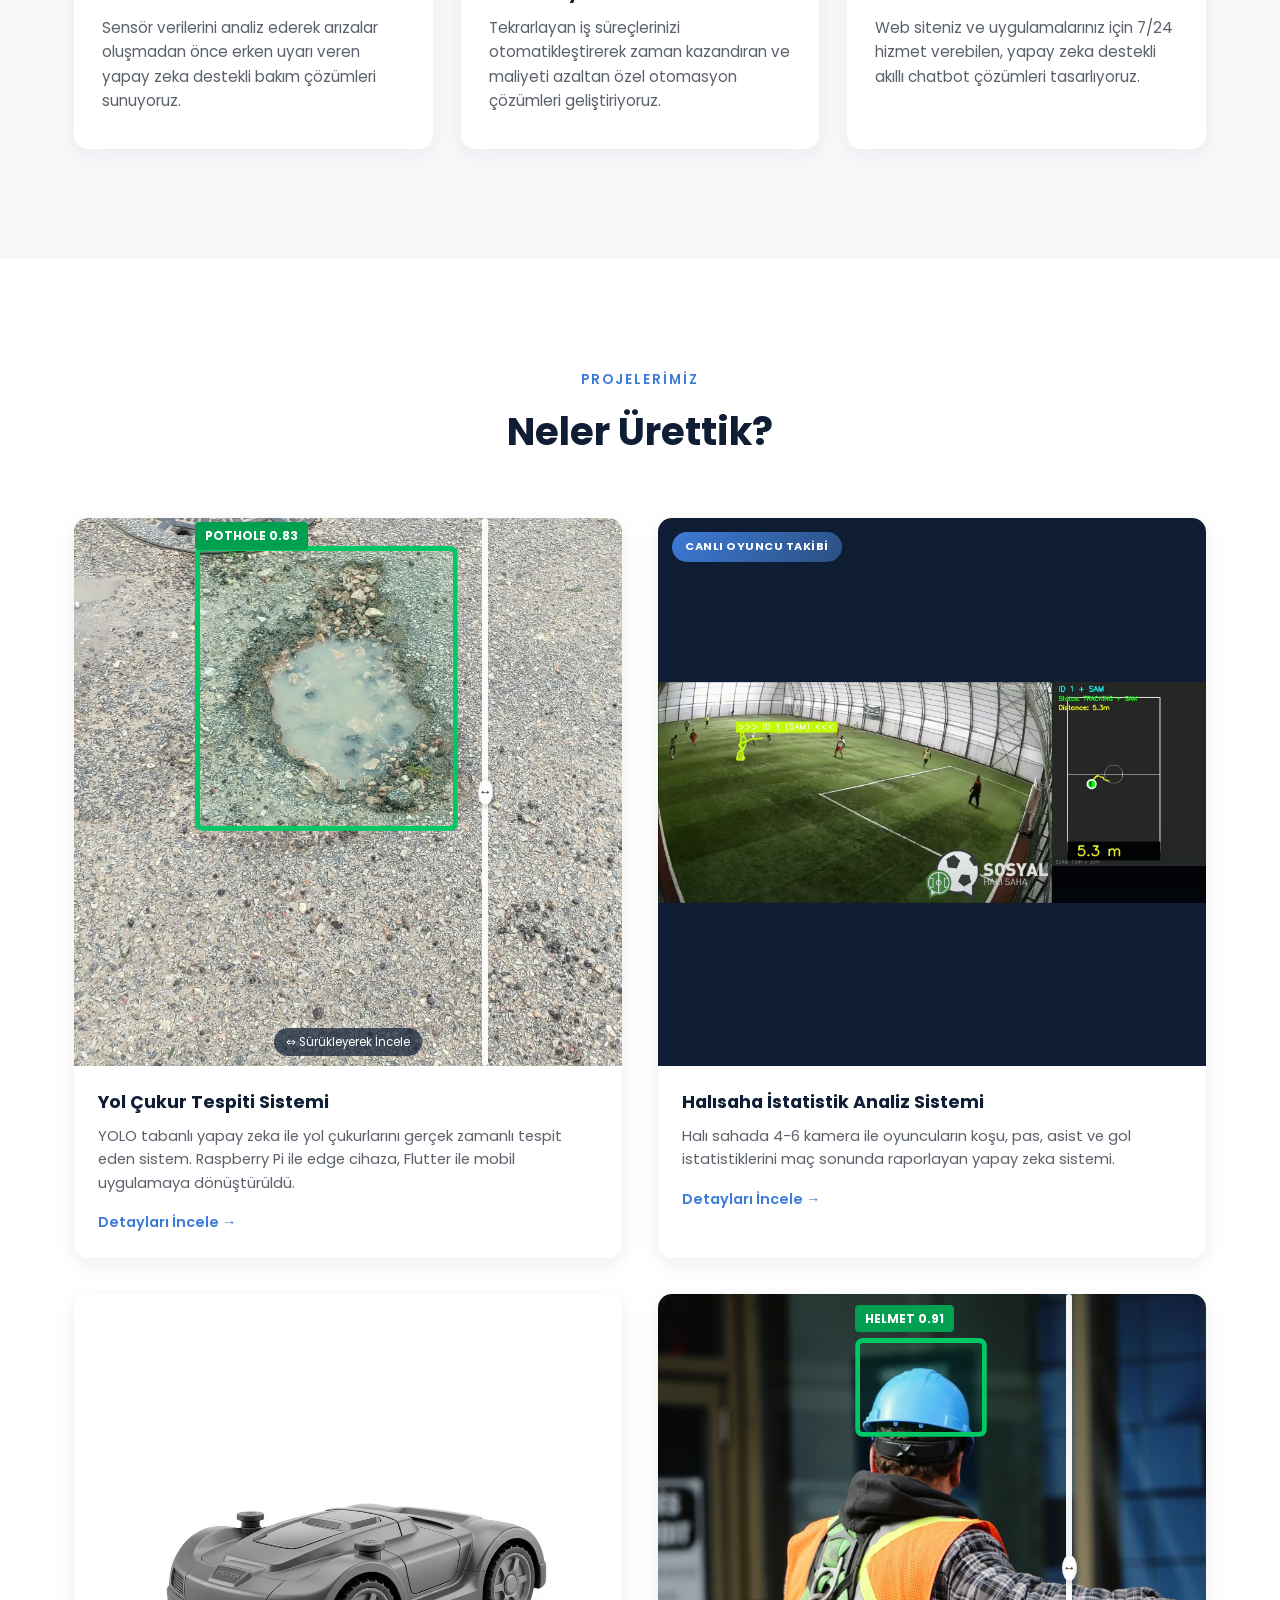
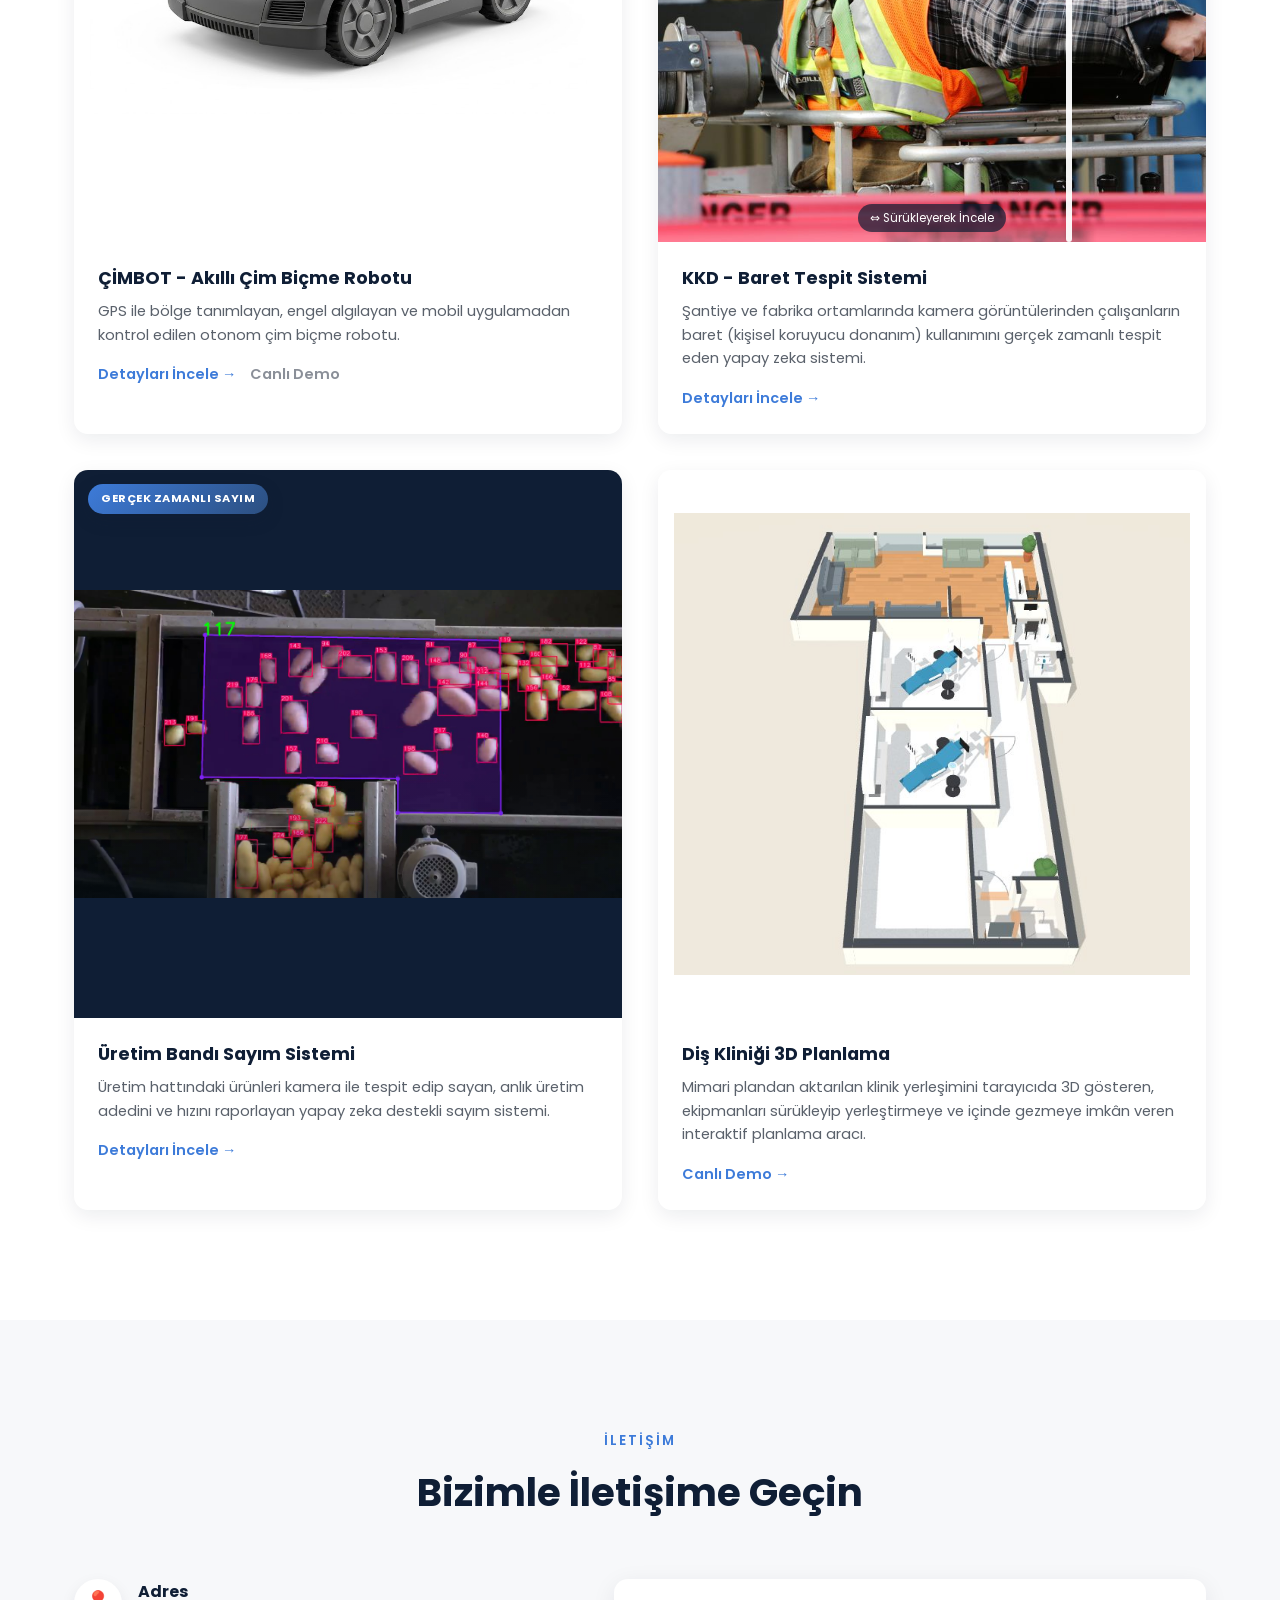
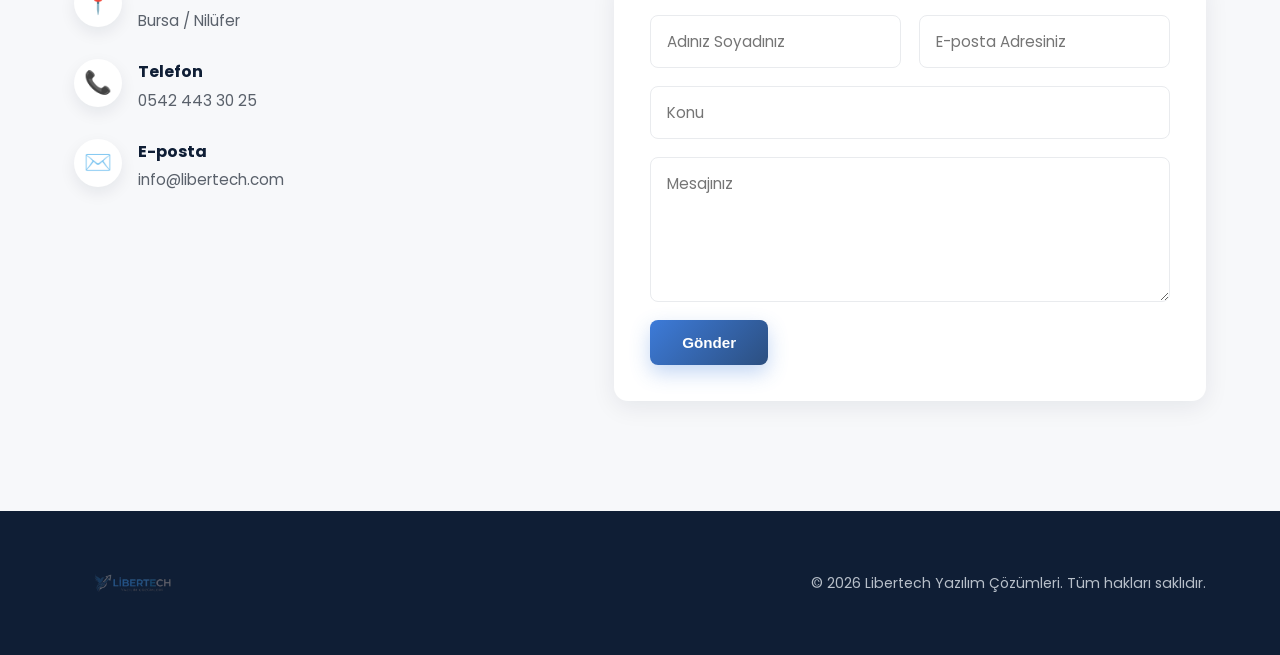
==== commit 01cd346e: "Diş Kliniği 3D sayfası eklendi (/klinik/) ve projelere kart Co-Authored-By: Claude Opus 5.5 <noreply" ====
--- a/index.html
+++ b/index.html
@@ -218,6 +218,22 @@
           </div>
         </div>
 
+        <!-- PROJE 6: Diş Kliniği 3D -->
+        <div class="project-card">
+          <a href="klinik/" class="project-thumb-link">
+            <div class="project-thumb product-thumb">
+              <img src="assets/projects/klinik-3d.jpg" class="product-thumb-img" alt="Diş Kliniği 3D Plan">
+            </div>
+          </a>
+          <div class="project-info">
+            <h3>Diş Kliniği 3D Planlama</h3>
+            <p>Mimari plandan aktarılan klinik yerleşimini tarayıcıda 3D gösteren, ekipmanları sürükleyip yerleştirmeye ve içinde gezmeye imkân veren interaktif planlama aracı.</p>
+            <div class="project-links">
+              <a href="klinik/" class="project-link">Canlı Demo →</a>
+            </div>
+          </div>
+        </div>
+
       </div>
     </div>
   </section>
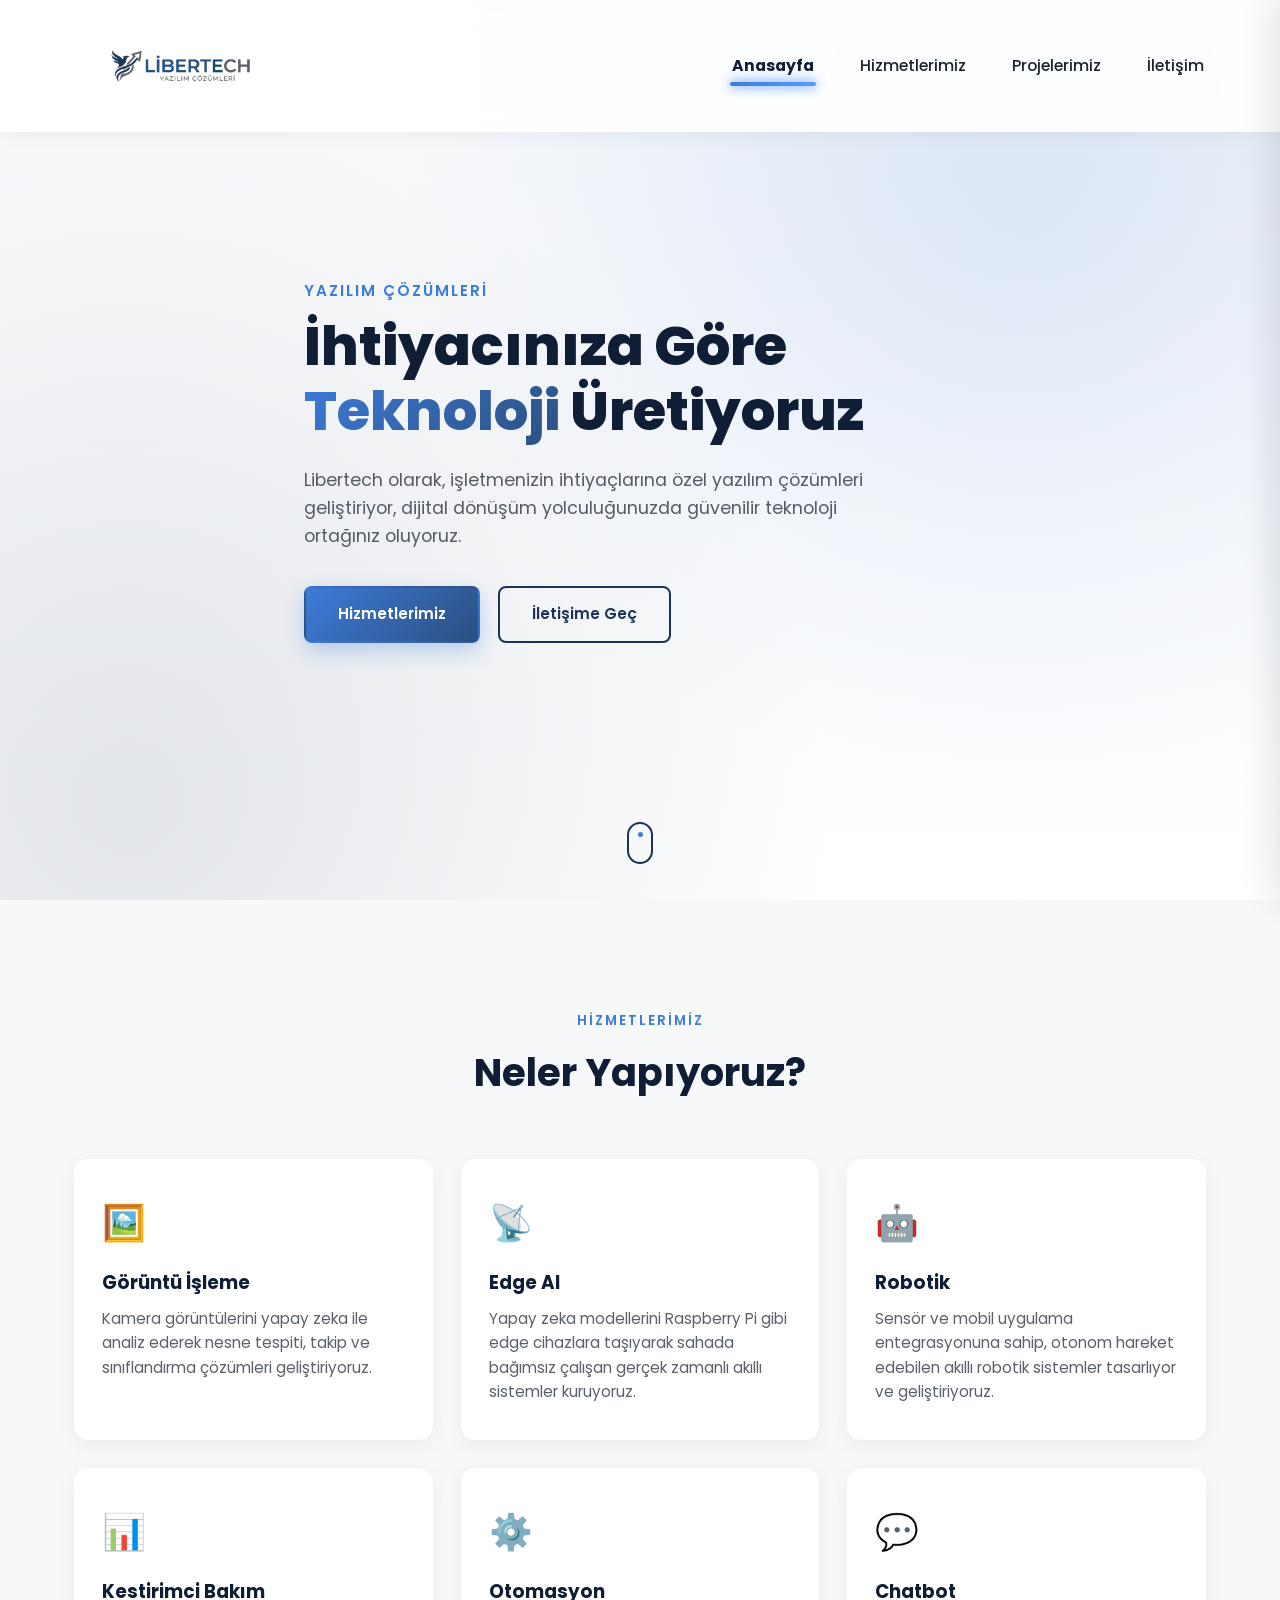
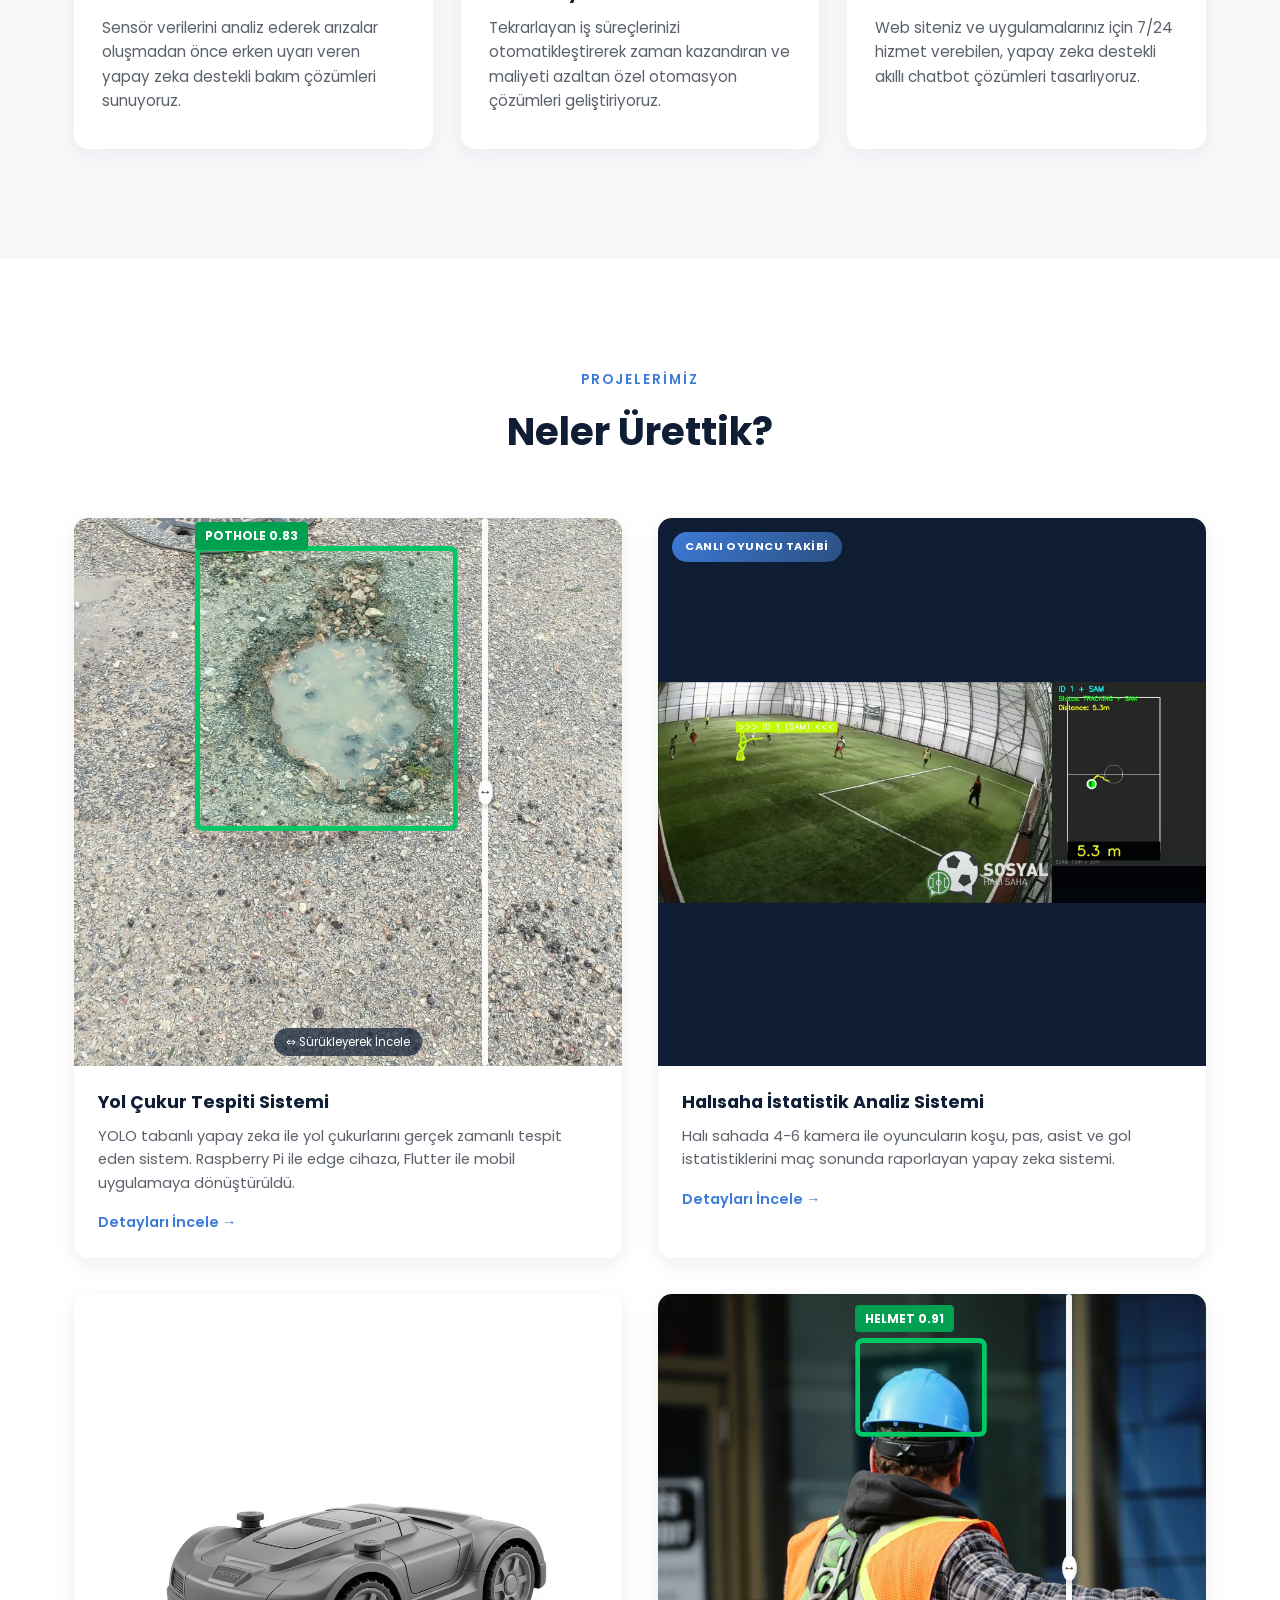
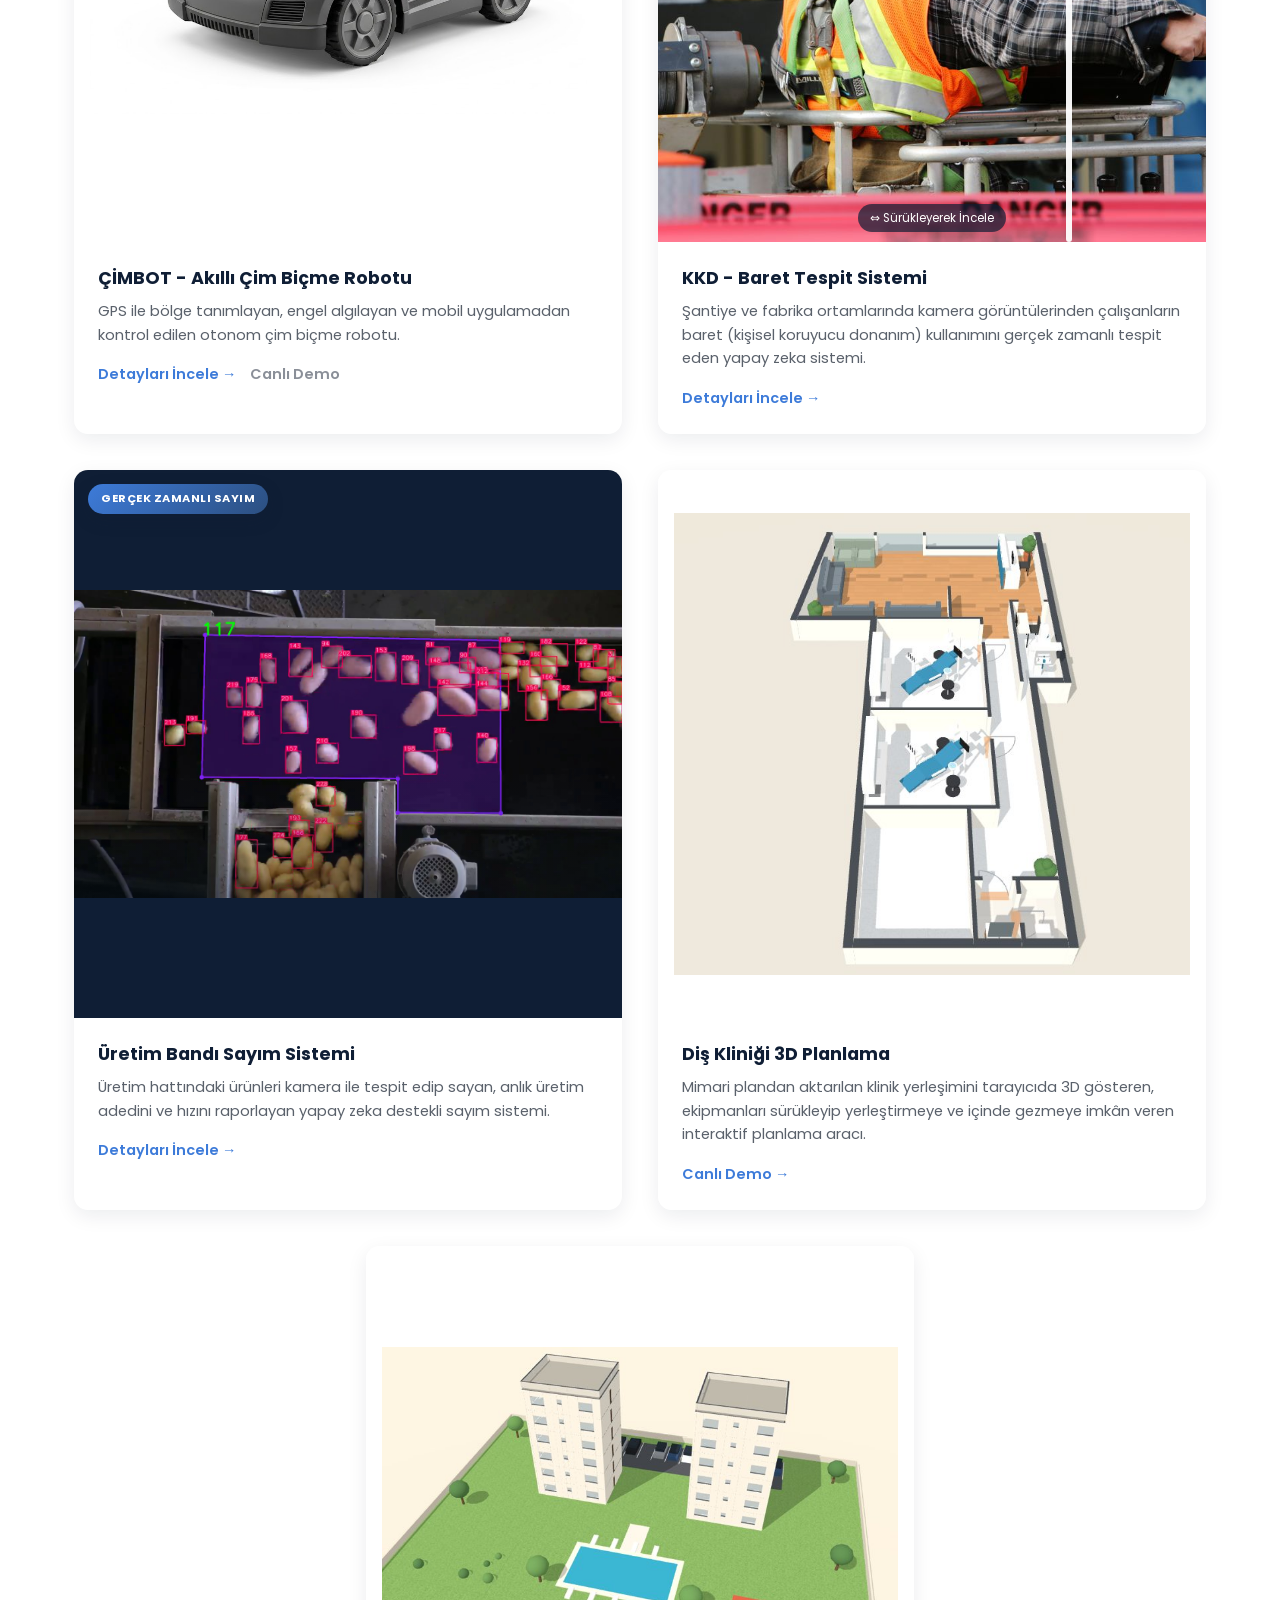
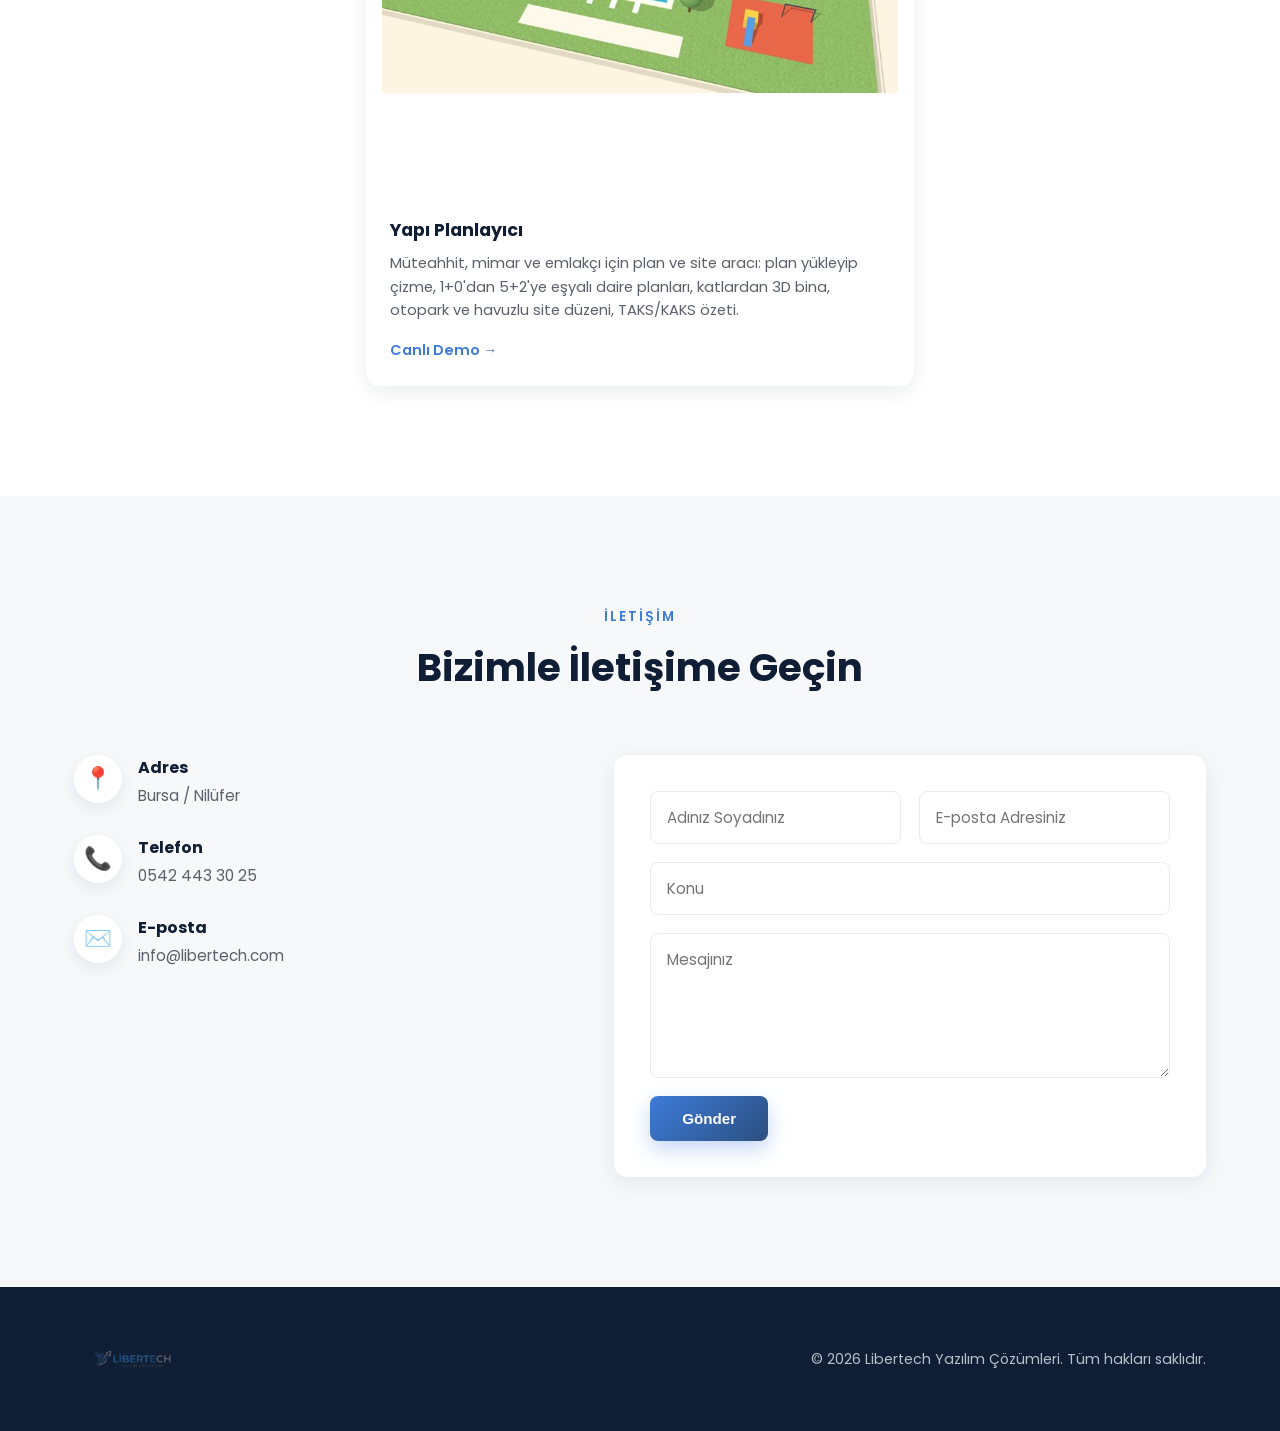
==== commit 6f5e47c0: "Yapı Planlayıcı sayfası eklendi (/planlayici/) ve projelere kart Co-Authored-By: Claude Opus 5.5 <no" ====
--- a/index.html
+++ b/index.html
@@ -234,6 +234,22 @@
           </div>
         </div>
 
+        <!-- PROJE 7: Yapı Planlayıcı -->
+        <div class="project-card">
+          <a href="planlayici/" class="project-thumb-link">
+            <div class="project-thumb product-thumb">
+              <img src="assets/projects/yapi-planlayici.jpg" class="product-thumb-img" alt="Yapı Planlayıcı 3D site görünümü">
+            </div>
+          </a>
+          <div class="project-info">
+            <h3>Yapı Planlayıcı</h3>
+            <p>Müteahhit, mimar ve emlakçı için plan ve site aracı: plan yükleyip çizme, 1+0'dan 5+2'ye eşyalı daire planları, katlardan 3D bina, otopark ve havuzlu site düzeni, TAKS/KAKS özeti.</p>
+            <div class="project-links">
+              <a href="planlayici/" class="project-link">Canlı Demo →</a>
+            </div>
+          </div>
+        </div>
+
       </div>
     </div>
   </section>
